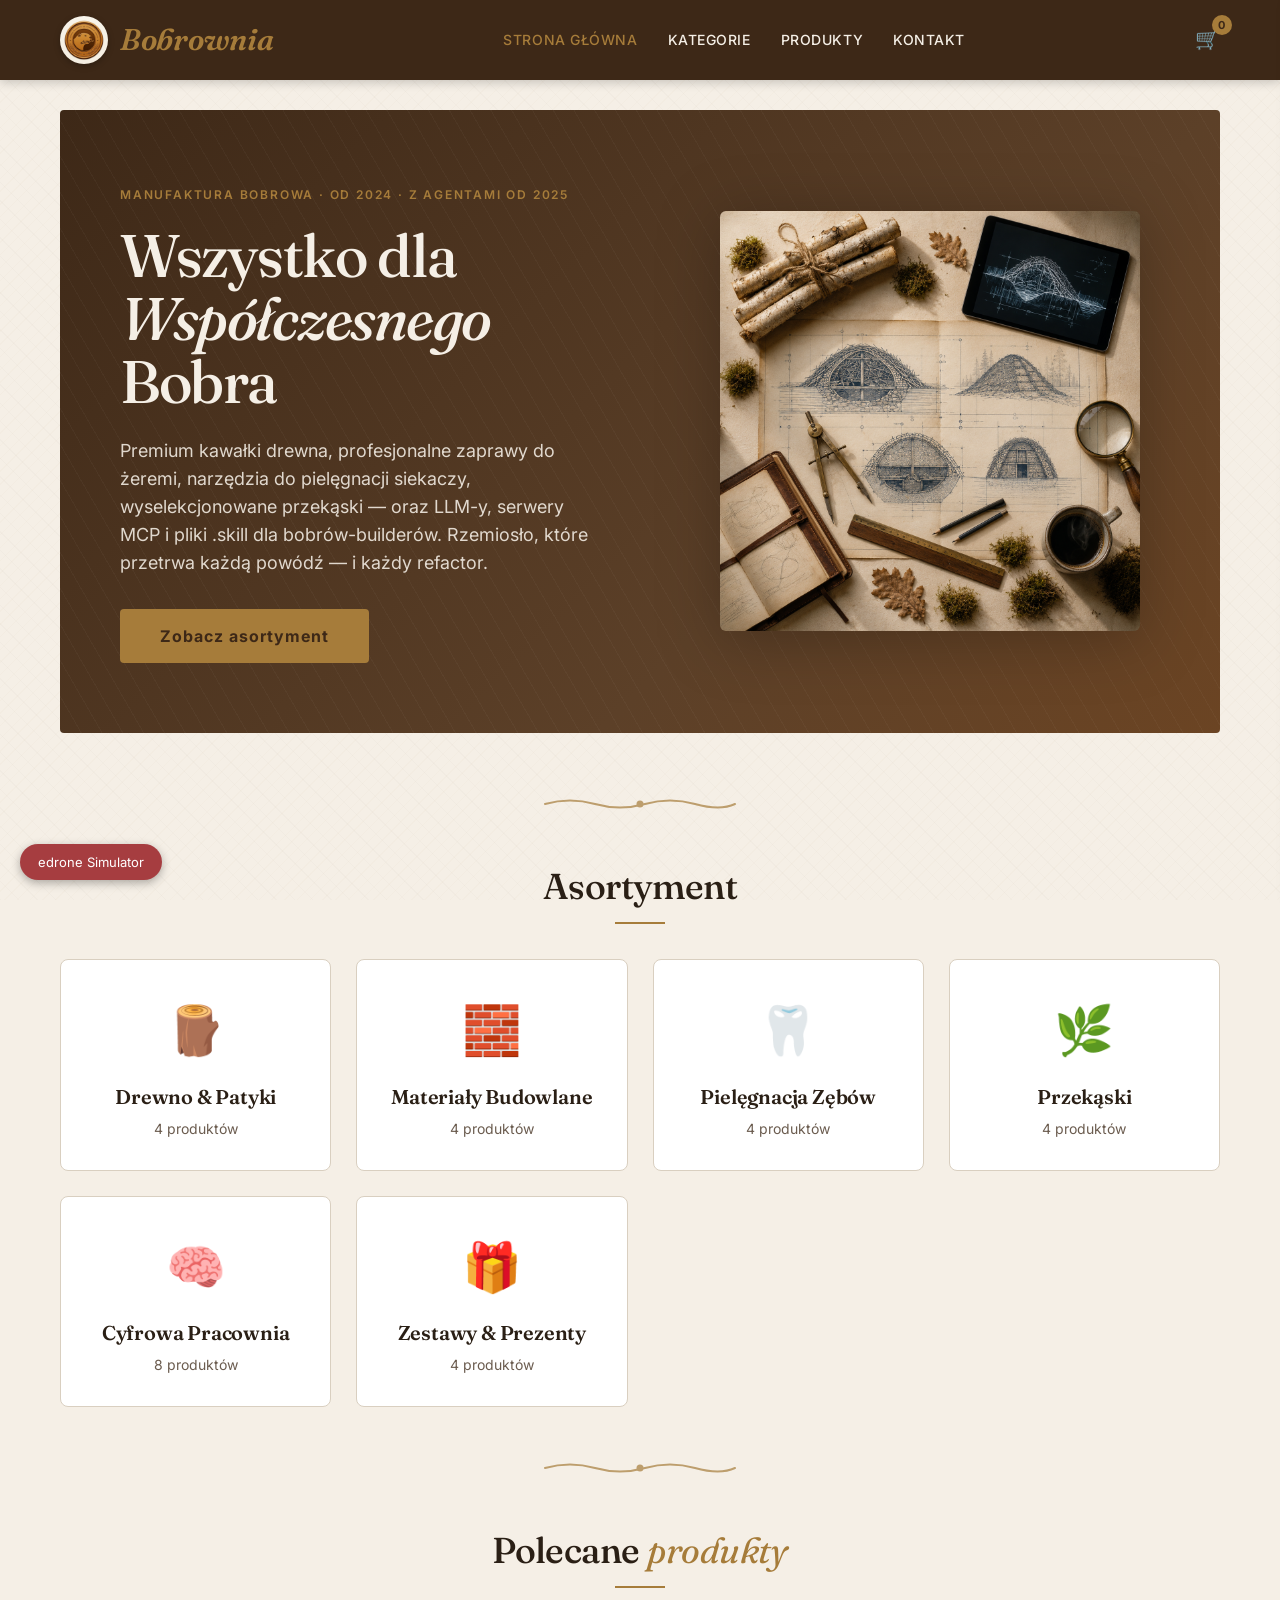
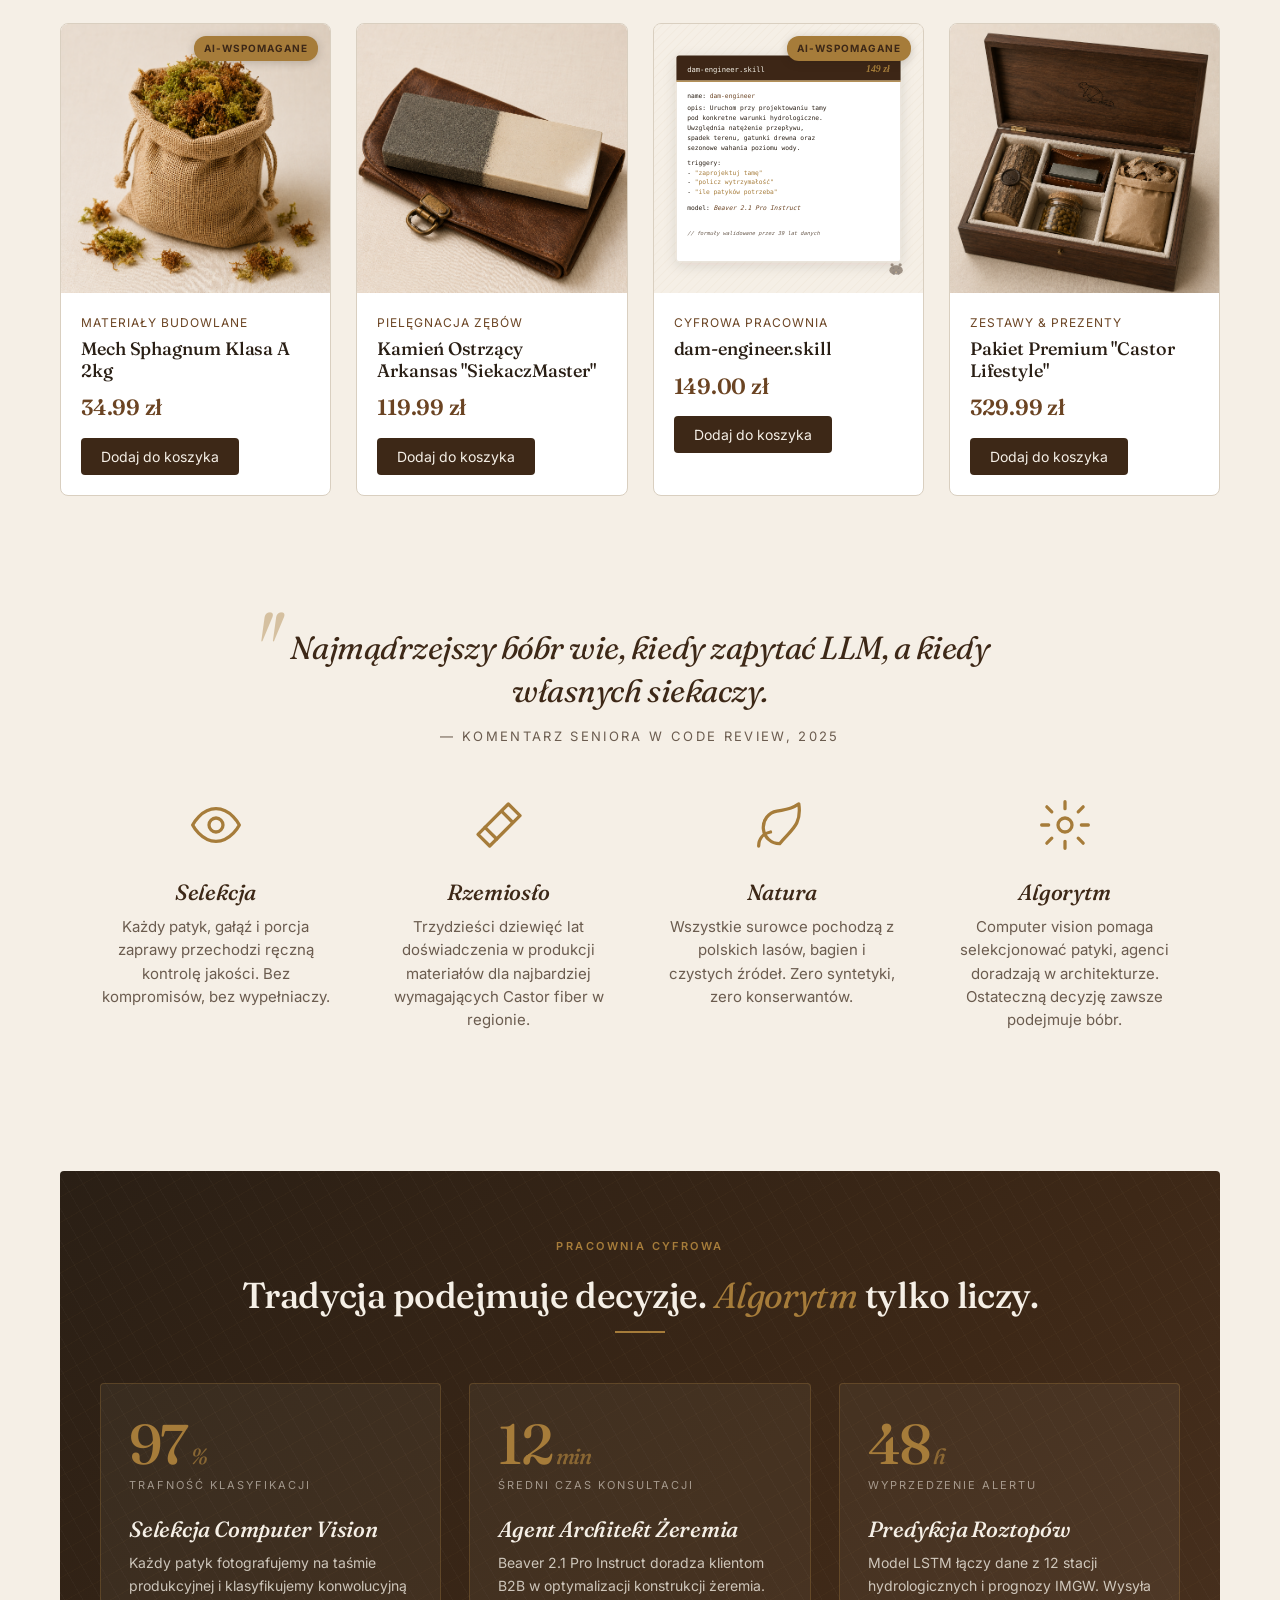
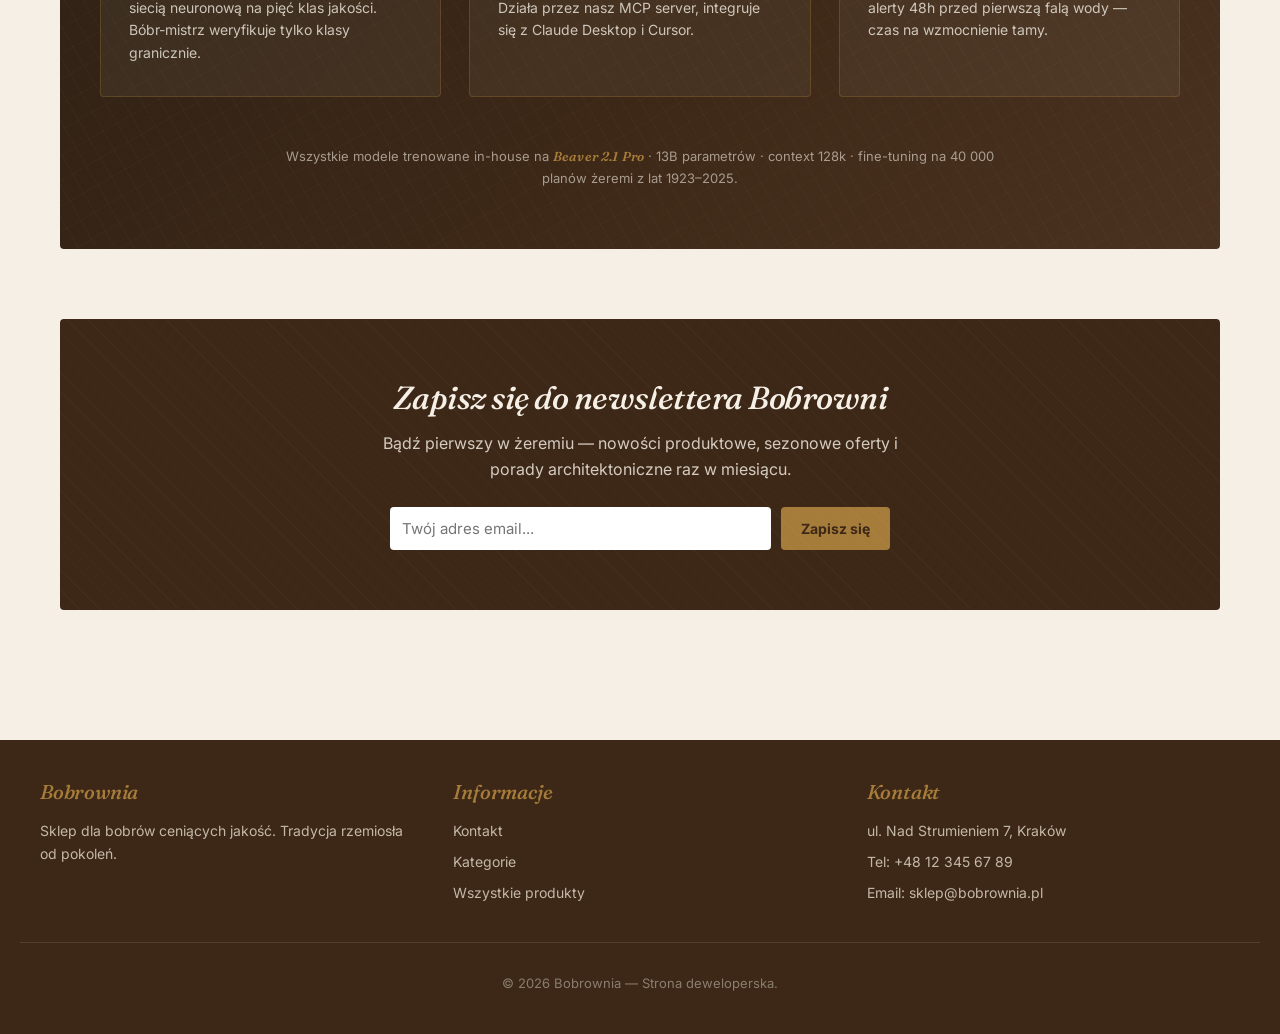
==== index.html @ 76567d37 "Shop rebranding" ====
<!DOCTYPE html>
<html lang="pl">
<head>
    <meta charset="UTF-8">
    <meta name="viewport" content="width=device-width, initial-scale=1.0">
    <title>Bobrownia — Sklep dla Współczesnego Bobra</title>
    <meta name="description" content="Manufaktura bobrowa: premium kawałki drewna, materiały budowlane do żeremi, profesjonalne narzędzia do pielęgnacji zębów i wyselekcjonowane przekąski.">

    <link rel="icon" href="favicon.svg" type="image/svg+xml">
    <link rel="preconnect" href="https://fonts.googleapis.com">
    <link rel="preconnect" href="https://fonts.gstatic.com" crossorigin>
    <link rel="stylesheet" href="https://fonts.googleapis.com/css2?family=Fraunces:ital,opsz,wght@0,9..144,400;0,9..144,500;0,9..144,600;0,9..144,700;1,9..144,500&family=Inter:wght@400;500;600;700&display=swap">
    <link rel="stylesheet" href="styles.css">
</head>
<body>

<header>
    <div class="header-top">
        <div class="logo"><a href="index.html"><img class="logo-icon" src="images/logo.jpeg" alt="Bobrownia — pieczęć"><span>Bobrownia</span></a></div>
        <nav>
            <a href="index.html" class="active">Strona Główna</a>
            <a href="categories.html">Kategorie</a>
            <a href="products.html">Produkty</a>
            <a href="contact.html">Kontakt</a>
        </nav>
        <div class="cart-icon" onclick="toggleCart()">&#128722;<div class="cart-count" id="cart-count">0</div></div>
    </div>
</header>

<div class="cart-overlay" id="cart-overlay" onclick="toggleCart()"></div>
<div class="cart-panel" id="cart-panel">
    <div class="cart-header"><h2>Koszyk</h2><button class="cart-close" onclick="toggleCart()">&times;</button></div>
    <div class="cart-items" id="cart-items"></div>
    <div class="cart-footer">
        <div class="cart-total"><span>Razem:</span><span id="cart-total-price">0,00 zl</span></div>
        <button class="btn btn-accent btn-block" onclick="checkout()">Zamow</button>
    </div>
</div>

<div class="toast" id="toast"></div>

<main id="app"></main>

<footer>
    <div class="footer-content">
        <div class="footer-section">
            <h3>Bobrownia</h3>
            <p>Sklep dla bobrów ceniących jakość. Tradycja rzemiosła od pokoleń.</p>
        </div>
        <div class="footer-section">
            <h3>Informacje</h3>
            <a href="contact.html">Kontakt</a>
            <a href="categories.html">Kategorie</a>
            <a href="products.html">Wszystkie produkty</a>
        </div>
        <div class="footer-section">
            <h3>Kontakt</h3>
            <p>ul. Nad Strumieniem 7, Kraków</p>
            <p>Tel: +48 12 345 67 89</p>
            <p>Email: sklep@bobrownia.pl</p>
        </div>
    </div>
    <div class="footer-bottom">&copy; 2026 Bobrownia — Strona deweloperska.</div>
</footer>

<button class="simulator-toggle" onclick="toggleSimulator()">edrone Simulator</button>
<div class="simulator-panel" id="sim-panel">
    <div class="simulator-header"><h3>edrone Event Simulator</h3><span id="sim-status">Zatrzymany</span></div>
    <div class="simulator-controls">
        <button class="sim-btn" id="sim-start" onclick="startSimulator()">Start</button>
        <button class="sim-btn" id="sim-stop" onclick="stopSimulator()">Stop</button>
        <button class="sim-btn" onclick="sendSingleEvent()">Wyslij 1</button>
        <button class="sim-btn" onclick="clearSimLog()">Wyczysc log</button>
    </div>
    <div class="simulator-log" id="sim-log"></div>
</div>

<script>
(function () {
    window._edrone = window._edrone || {};
    _edrone.app_id = 'TEMP-bobrownia';
    _edrone.platform = 'custom';
    _edrone.version = '1.0';
    var s = document.createElement('script');
    s.type = 'text/javascript'; s.async = true;
    s.src = 'https://d3bo67muzbfgtl.cloudfront.net/edrone_2_0.js?app_id=' + _edrone.app_id;
    var f = document.getElementsByTagName('script')[0];
    f.parentNode.insertBefore(s, f);
})();
</script>
<script src="shared.js"></script>
<script>
document.addEventListener('DOMContentLoaded', function() {
    var app = document.getElementById('app');

    // Polecane produkty: 4 losowe, po jednym z różnych kategorii (różnorodność > powtórki)
    var shuffled = products.slice().sort(function() { return Math.random() - 0.5; });
    var seenCategories = {};
    var featured = [];
    for (var i = 0; i < shuffled.length && featured.length < 4; i++) {
        if (!seenCategories[shuffled[i].categoryId]) {
            seenCategories[shuffled[i].categoryId] = true;
            featured.push(shuffled[i]);
        }
    }
    // fallback gdyby kategorii było mniej niż 4 — dobierz pozostałe losowo
    for (var j = 0; j < shuffled.length && featured.length < 4; j++) {
        if (featured.indexOf(shuffled[j]) === -1) featured.push(shuffled[j]);
    }

    var heroIllustration = '<img src="images/hero.png" alt="Pracownia bobra-architekta — plany żeremia, narzędzia kreślarskie i tablet z modelem 3D">';

    var divider = `<div class="section-divider"><svg viewBox="0 0 200 22" xmlns="http://www.w3.org/2000/svg" aria-hidden="true"><path d="M 5 11 Q 30 4 55 11 T 105 11 T 155 11 T 195 11" stroke="currentColor" stroke-width="2" fill="none" stroke-linecap="round"/><circle cx="100" cy="11" r="3.5" fill="currentColor"/></svg></div>`;

    app.innerHTML = `
        <div class="hero-split">
            <div class="hero-text">
                <span class="hero-eyebrow">Manufaktura bobrowa · od 2024 · z agentami od 2025</span>
                <h1>Wszystko dla <em>Współczesnego</em> Bobra</h1>
                <p>Premium kawałki drewna, profesjonalne zaprawy do żeremi, narzędzia do pielęgnacji siekaczy, wyselekcjonowane przekąski — oraz LLM-y, serwery MCP i pliki .skill dla bobrów-builderów. Rzemiosło, które przetrwa każdą powódź &mdash; i każdy refactor.</p>
                <a href="products.html" class="hero-btn">Zobacz asortyment</a>
            </div>
            <div class="hero-visual">${heroIllustration}</div>
        </div>

        ${divider}

        <h2 class="section-title">Asortyment</h2>
        <div class="categories-grid">
            ${categories.map(function(c) {
                return `<a class="category-card" href="products.html?cat=${c.id}">
                    <div class="category-icon">${c.icon}</div>
                    <h3>${c.name}</h3>
                    <p>${products.filter(function(p) { return p.categoryId === c.id; }).length} produktów</p>
                </a>`;
            }).join('')}
        </div>

        ${divider}

        <h2 class="section-title">Polecane <em>produkty</em></h2>
        <div class="products-grid">
            ${featured.map(function(p) { return productCardHTML(p); }).join('')}
        </div>

        <section class="manifest">
            <p class="manifest-quote">Najmądrzejszy bóbr wie, kiedy zapytać LLM, a kiedy własnych siekaczy.</p>
            <p class="manifest-attribution">— Komentarz seniora w code review, 2025</p>
            <div class="manifest-values">
                <div class="manifest-value">
                    <svg class="manifest-value-icon" viewBox="0 0 24 24" aria-hidden="true">
                        <path d="M2 12s3.5-7 10-7 10 7 10 7-3.5 7-10 7-10-7-10-7z"/>
                        <circle cx="12" cy="12" r="3"/>
                    </svg>
                    <h3>Selekcja</h3>
                    <p>Każdy patyk, gałąź i porcja zaprawy przechodzi ręczną kontrolę jakości. Bez kompromisów, bez wypełniaczy.</p>
                </div>
                <div class="manifest-value">
                    <svg class="manifest-value-icon" viewBox="0 0 24 24" aria-hidden="true">
                        <path d="M13.5 6.5l4 4"/>
                        <path d="M16 3l5 5-10 10-5-5z"/>
                        <path d="M6 13l-3 3 5 5 3-3"/>
                    </svg>
                    <h3>Rzemiosło</h3>
                    <p>Trzydzieści dziewięć lat doświadczenia w produkcji materiałów dla najbardziej wymagających Castor fiber w regionie.</p>
                </div>
                <div class="manifest-value">
                    <svg class="manifest-value-icon" viewBox="0 0 24 24" aria-hidden="true">
                        <path d="M11 20A7 7 0 0 1 9.8 6.1C15.5 5 17 4.48 19.2 2.96c1.4 9.3-3.7 11.3-8.2 17.04z"/>
                        <path d="M2 21c0-3 1.85-5.36 5.08-6"/>
                    </svg>
                    <h3>Natura</h3>
                    <p>Wszystkie surowce pochodzą z polskich lasów, bagien i czystych źródeł. Zero syntetyki, zero konserwantów.</p>
                </div>
                <div class="manifest-value">
                    <svg class="manifest-value-icon" viewBox="0 0 24 24" aria-hidden="true">
                        <circle cx="12" cy="12" r="3"/>
                        <path d="M12 2v3M12 19v3M4.22 4.22l2.12 2.12M17.66 17.66l2.12 2.12M2 12h3M19 12h3M4.22 19.78l2.12-2.12M17.66 6.34l2.12-2.12"/>
                    </svg>
                    <h3>Algorytm</h3>
                    <p>Computer vision pomaga selekcjonować patyki, agenci doradzają w architekturze. Ostateczną decyzję zawsze podejmuje bóbr.</p>
                </div>
            </div>
        </section>

        <section class="digital-lab">
            <span class="lab-eyebrow">Pracownia Cyfrowa</span>
            <h2 class="section-title">Tradycja podejmuje decyzje. <em>Algorytm</em> tylko liczy.</h2>
            <div class="lab-grid">
                <div class="lab-card">
                    <div class="lab-card-stat">97<span>%</span></div>
                    <div class="lab-card-label">Trafność klasyfikacji</div>
                    <h3>Selekcja Computer Vision</h3>
                    <p>Każdy patyk fotografujemy na taśmie produkcyjnej i klasyfikujemy konwolucyjną siecią neuronową na pięć klas jakości. Bóbr-mistrz weryfikuje tylko klasy granicznie.</p>
                </div>
                <div class="lab-card">
                    <div class="lab-card-stat">12<span>min</span></div>
                    <div class="lab-card-label">Średni czas konsultacji</div>
                    <h3>Agent Architekt Żeremia</h3>
                    <p>Beaver 2.1 Pro Instruct doradza klientom B2B w optymalizacji konstrukcji żeremia. Działa przez nasz MCP server, integruje się z Claude Desktop i Cursor.</p>
                </div>
                <div class="lab-card">
                    <div class="lab-card-stat">48<span>h</span></div>
                    <div class="lab-card-label">Wyprzedzenie alertu</div>
                    <h3>Predykcja Roztopów</h3>
                    <p>Model LSTM łączy dane z 12 stacji hydrologicznych i prognozy IMGW. Wysyła alerty 48h przed pierwszą falą wody — czas na wzmocnienie tamy.</p>
                </div>
            </div>
            <p class="lab-signature">
                Wszystkie modele trenowane in-house na <strong>Beaver 2.1 Pro</strong> · 13B parametrów · context 128k · fine-tuning na 40 000 planów żeremi z lat 1923&ndash;2025.
            </p>
        </section>


        <div class="newsletter">
            <h2>Zapisz się do newslettera Bobrowni</h2>
            <p>Bądź pierwszy w żeremiu — nowości produktowe, sezonowe oferty i porady architektoniczne raz w miesiącu.</p>
            <div class="newsletter-form">
                <input type="email" id="newsletter-email" placeholder="Twój adres email..." />
                <button class="btn btn-accent" onclick="subscribeNL()">Zapisz się</button>
            </div>
        </div>
    `;

    edroneHomepageView();
});

function subscribeNL() {
    var emailEl = document.getElementById('newsletter-email');
    var email = emailEl.value.trim();
    if (!email || email.indexOf('@') === -1) { showToast('Proszę podać poprawny email'); return; }
    edroneSubscribe(email, '', 'Newsletter Footer');
    emailEl.value = '';
    showToast('Zapisano do newslettera!');
}
</script>
</body>
</html>
---- styles.css ----
:root {
    --primary: #3D2817;        /* głęboki brąz kory */
    --secondary: #6B4423;      /* ciepły orzech */
    --accent: #A67C3A;         /* miodowy bursztyn */
    --bg: #F5EFE6;             /* kremowy pergamin */
    --bg-card: #FFFFFF;
    --text: #2A1F15;           /* prawie czarny brąz */
    --text-light: #6B5C4F;
    --border: #D9CFC0;         /* ciepły beż */
    --success: #4A7C59;        /* zielony las */
    --danger: #A63D40;
    --river: #5B7C8F;          /* łupkowy błękit rzeki */
    --font-display: 'Fraunces', 'Georgia', serif;
    --font-body: 'Inter', -apple-system, BlinkMacSystemFont, 'Segoe UI', sans-serif;
}

* { margin: 0; padding: 0; box-sizing: border-box; }

body {
    font-family: var(--font-body), sans-serif;
    background: var(--bg);
    color: var(--text);
    line-height: 1.65;
    font-feature-settings: 'kern' 1, 'liga' 1;
    /* Subtelna tekstura pergaminu — diagonalne włókna + drobny szum */
    background-image:
        repeating-linear-gradient(135deg, rgba(166, 124, 58, 0.025) 0px, rgba(166, 124, 58, 0.025) 1px, transparent 1px, transparent 9px),
        repeating-linear-gradient(45deg, rgba(61, 40, 23, 0.018) 0px, rgba(61, 40, 23, 0.018) 1px, transparent 1px, transparent 13px);
    background-attachment: fixed;
}

h1, h2, h3, h4 {
    font-family: var(--font-display), serif;
    font-optical-sizing: auto;
    font-weight: 600;
    letter-spacing: -0.01em;
    line-height: 1.2;
}

header {
    background: var(--primary);
    color: #F5EFE6;
    position: sticky;
    top: 0;
    z-index: 100;
    box-shadow: 0 2px 10px rgba(0,0,0,0.2);
}
.header-top {
    display: flex;
    align-items: center;
    justify-content: space-between;
    max-width: 1200px;
    margin: 0 auto;
    padding: 15px 20px;
}
.logo {
    font-family: var(--font-display), serif;
    font-size: 30px;
    font-weight: 600;
    font-style: italic;
    letter-spacing: -0.01em;
    text-transform: none;
}
.logo a {
    color: #F5EFE6;
    text-decoration: none;
    display: flex;
    align-items: center;
    gap: 12px;
}
.logo span { color: var(--accent); }
.logo-icon {
    flex-shrink: 0;
    width: 48px;
    height: 48px;
    border-radius: 50%;
    object-fit: cover;
    box-shadow: 0 2px 6px rgba(0, 0, 0, 0.25);
}
nav { display: flex; gap: 30px; }
nav a {
    color: #F5EFE6;
    text-decoration: none;
    font-size: 14px;
    letter-spacing: 0.04em;
    text-transform: uppercase;
    font-weight: 500;
    transition: color 0.2s;
}
nav a:hover, nav a.active { color: var(--accent); }
.cart-icon {
    position: relative;
    cursor: pointer;
    font-size: 20px;
    color: #F5EFE6;
    text-decoration: none;
}
.cart-count {
    position: absolute;
    top: -8px;
    right: -12px;
    background: var(--accent);
    color: var(--primary);
    border-radius: 50%;
    width: 20px;
    height: 20px;
    display: flex;
    align-items: center;
    justify-content: center;
    font-size: 11px;
    font-weight: bold;
}

main {
    max-width: 1200px;
    margin: 0 auto;
    padding: 30px 20px;
    min-height: 60vh;
}

.hero {
    background: linear-gradient(135deg, var(--primary) 0%, #5C4028 100%);
    color: #F5EFE6;
    padding: 80px 40px;
    border-radius: 8px;
    margin-bottom: 50px;
    text-align: center;
}
.hero h1 {
    font-size: 56px;
    margin-bottom: 20px;
    letter-spacing: -0.02em;
    font-weight: 500;
    font-variation-settings: 'opsz' 144;
}
.hero h1 em {
    font-style: italic;
    font-weight: 400;
    color: var(--accent);
}
.hero p { font-size: 18px; opacity: 0.88; max-width: 600px; margin: 0 auto 30px; line-height: 1.55; }
.hero-btn {
    display: inline-block;
    background: var(--accent);
    color: var(--primary);
    padding: 14px 40px;
    border-radius: 4px;
    text-decoration: none;
    font-weight: bold;
    letter-spacing: 1px;
    transition: background 0.2s;
    font-size: 16px;
    font-family: inherit;
    border: none;
    cursor: pointer;
}
.hero-btn:hover { background: #C09850; }

.section-title {
    font-size: 36px;
    margin-bottom: 35px;
    text-align: center;
    position: relative;
    font-weight: 500;
    letter-spacing: -0.015em;
}
.section-title em {
    font-style: italic;
    color: var(--accent);
    font-weight: 400;
}
.section-title::after {
    content: '';
    display: block;
    width: 50px;
    height: 2px;
    background: var(--accent);
    margin: 14px auto 0;
}

.categories-grid {
    display: grid;
    grid-template-columns: repeat(auto-fill, minmax(250px, 1fr));
    gap: 25px;
    margin-bottom: 50px;
}
.category-card {
    background: var(--bg-card);
    border: 1px solid var(--border);
    border-radius: 8px;
    padding: 30px;
    text-align: center;
    transition: transform 0.2s, box-shadow 0.2s;
    text-decoration: none;
    color: var(--text);
    display: block;
}
.category-card:hover {
    transform: translateY(-3px);
    box-shadow: 0 6px 20px rgba(0,0,0,0.1);
}
.category-icon { font-size: 48px; margin-bottom: 15px; }
.category-card h3 { font-size: 20px; margin-bottom: 8px; }
.category-card p { color: var(--text-light); font-size: 14px; }

.products-grid {
    display: grid;
    grid-template-columns: repeat(auto-fill, minmax(260px, 1fr));
    gap: 25px;
    margin-bottom: 40px;
}
.product-card {
    background: var(--bg-card);
    border: 1px solid var(--border);
    border-radius: 8px;
    overflow: hidden;
    transition: transform 0.2s, box-shadow 0.2s;
}
.product-card:hover {
    transform: translateY(-3px);
    box-shadow: 0 6px 20px rgba(0,0,0,0.1);
}
.product-image {
    width: 100%;
    aspect-ratio: 1 / 1;
    background: linear-gradient(135deg, #E5DAC8 0%, #D9CFC0 100%);
    display: flex;
    align-items: center;
    justify-content: center;
    font-size: 64px;
    overflow: hidden;
}
.product-image a { text-decoration: none; display: flex; width: 100%; height: 100%; align-items: center; justify-content: center; }
.product-image img {
    width: 100%;
    height: 100%;
    object-fit: cover;
    image-rendering: auto;
}
.product-info { padding: 20px; }
.product-category {
    font-size: 12px;
    color: var(--secondary);
    text-transform: uppercase;
    letter-spacing: 1px;
    margin-bottom: 5px;
}
.product-info h3 { font-size: 18px; margin-bottom: 8px; font-weight: 500; letter-spacing: -0.005em; }
.product-info h3 a { color: var(--text); text-decoration: none; }
.product-info h3 a:hover { color: var(--secondary); }
.product-price {
    font-family: var(--font-display), serif;
    font-size: 22px;
    font-weight: 600;
    color: var(--secondary);
    margin-bottom: 12px;
    letter-spacing: -0.01em;
}

.btn {
    display: inline-block;
    padding: 10px 20px;
    border-radius: 4px;
    border: none;
    cursor: pointer;
    font-family: inherit;
    font-size: 14px;
    transition: background 0.2s;
}
.btn-primary { background: var(--primary); color: #F5EFE6; }
.btn-primary:hover { background: #2A1810; }
.btn-accent { background: var(--accent); color: var(--primary); font-weight: bold; }
.btn-accent:hover { background: #C09850; }
.btn-block { display: block; width: 100%; text-align: center; }

.product-detail {
    display: grid;
    grid-template-columns: 1fr 1fr;
    gap: 40px;
    margin-bottom: 40px;
}
.product-detail-image {
    background: linear-gradient(135deg, #E5DAC8 0%, #D9CFC0 100%);
    border-radius: 8px;
    display: flex;
    align-items: center;
    justify-content: center;
    font-size: 120px;
    min-height: 400px;
    overflow: hidden;
}
.product-detail-image img { width: 100%; height: 100%; object-fit: cover; }
.product-detail-info h1 { font-size: 38px; margin-bottom: 12px; font-weight: 500; letter-spacing: -0.015em; }
.product-detail-info .product-category { margin-bottom: 15px; }
.product-detail-info .product-price { font-size: 28px; margin-bottom: 20px; }
.product-detail-info .description { color: var(--text-light); margin-bottom: 25px; line-height: 1.8; }
.quantity-selector { display: flex; align-items: center; gap: 15px; margin-bottom: 20px; }
.quantity-selector button {
    width: 36px; height: 36px;
    border: 1px solid var(--border);
    background: var(--bg);
    cursor: pointer;
    font-size: 18px;
    border-radius: 4px;
}
.quantity-selector span { font-size: 18px; min-width: 30px; text-align: center; }

.cart-panel {
    position: fixed;
    right: -420px;
    top: 0;
    width: 400px;
    height: 100vh;
    background: var(--bg-card);
    box-shadow: -4px 0 20px rgba(0,0,0,0.15);
    z-index: 200;
    transition: right 0.3s;
    display: flex;
    flex-direction: column;
}
.cart-panel.open { right: 0; }
.cart-header {
    display: flex;
    justify-content: space-between;
    align-items: center;
    padding: 20px;
    border-bottom: 1px solid var(--border);
}
.cart-header h2 { font-size: 22px; font-weight: 500; }
.cart-close { background: none; border: none; font-size: 24px; cursor: pointer; }
.cart-items { flex: 1; overflow-y: auto; padding: 20px; }
.cart-item {
    display: flex;
    gap: 15px;
    padding: 15px 0;
    border-bottom: 1px solid var(--border);
}
.cart-item-icon {
    width: 60px; height: 60px;
    background: #E5DAC8;
    border-radius: 4px;
    display: flex;
    align-items: center;
    justify-content: center;
    font-size: 28px;
}
.cart-item-details { flex: 1; }
.cart-item-details h4 { font-size: 14px; margin-bottom: 4px; }
.cart-item-details .price { color: var(--secondary); font-weight: bold; }
.cart-item-remove { background: none; border: none; color: var(--danger); cursor: pointer; font-size: 18px; }
.cart-footer { padding: 20px; border-top: 1px solid var(--border); }
.cart-total {
    display: flex;
    justify-content: space-between;
    font-size: 18px;
    font-weight: bold;
    margin-bottom: 15px;
}
.cart-overlay {
    position: fixed; top: 0; left: 0;
    width: 100%; height: 100%;
    background: rgba(0,0,0,0.4);
    z-index: 199;
    display: none;
}
.cart-overlay.open { display: block; }

.contact-container { max-width: 700px; margin: 0 auto; }
.form-group { margin-bottom: 20px; }
.form-group label { display: block; margin-bottom: 6px; font-weight: bold; font-size: 14px; }
.form-group input,
.form-group textarea,
.form-group select {
    width: 100%;
    padding: 12px;
    border: 1px solid var(--border);
    border-radius: 4px;
    font-family: inherit;
    font-size: 15px;
    background: var(--bg-card);
}
.form-group textarea { height: 150px; resize: vertical; }

.newsletter {
    background: var(--primary);
    color: #F5EFE6;
    padding: 60px 40px;
    border-radius: 4px;
    text-align: center;
    margin: 50px 0;
    position: relative;
    overflow: hidden;
}
.newsletter::before {
    content: '';
    position: absolute;
    inset: 0;
    background:
        repeating-linear-gradient(45deg, rgba(245, 239, 230, 0.025) 0px, rgba(245, 239, 230, 0.025) 1px, transparent 1px, transparent 14px);
    pointer-events: none;
}
.newsletter h2 { margin-bottom: 12px; font-size: 32px; font-weight: 500; font-style: italic; letter-spacing: -0.015em; }
.newsletter p { opacity: 0.82; margin-bottom: 24px; max-width: 540px; margin-left: auto; margin-right: auto; font-size: 16px; }
.newsletter-form { display: flex; gap: 10px; max-width: 500px; margin: 0 auto; }
.newsletter-form input { flex: 1; padding: 12px; border: none; border-radius: 4px; font-size: 15px; font-family: inherit; }

footer {
    background: var(--primary);
    color: #F5EFE6;
    padding: 40px 20px;
    margin-top: 50px;
}
.footer-content {
    max-width: 1200px;
    margin: 0 auto;
    display: grid;
    grid-template-columns: repeat(3, 1fr);
    gap: 40px;
}
.footer-section h3 { margin-bottom: 15px; color: var(--accent); font-size: 20px; font-weight: 500; font-style: italic; }
.footer-section p, .footer-section a {
    color: #c4b8a8;
    text-decoration: none;
    display: block;
    margin-bottom: 8px;
    font-size: 14px;
}
.footer-section a:hover { color: var(--accent); }
.footer-bottom {
    text-align: center;
    padding-top: 30px;
    margin-top: 30px;
    border-top: 1px solid rgba(255,255,255,0.1);
    font-size: 13px;
    color: #8a7d6f;
}

.thank-you { text-align: center; padding: 60px 20px; }
.thank-you h1 { color: var(--success); margin-bottom: 15px; font-size: 42px; font-weight: 500; letter-spacing: -0.015em; }

.category-description {
    text-align: center;
    font-family: var(--font-display), serif;
    font-size: 18px;
    font-style: italic;
    font-weight: 400;
    color: var(--text-light);
    max-width: 720px;
    margin: -18px auto 32px;
    line-height: 1.55;
    letter-spacing: -0.005em;
}
.category-description code {
    font-family: ui-monospace, 'SF Mono', Menlo, Consolas, monospace;
    background: var(--border);
    color: var(--primary);
    padding: 2px 6px;
    border-radius: 3px;
    font-size: 0.85em;
    font-style: normal;
}
.breadcrumb { margin-bottom: 25px; font-size: 14px; color: var(--text-light); }
.breadcrumb a { color: var(--secondary); text-decoration: none; }
.breadcrumb a:hover { text-decoration: underline; }

.filter-bar { display: flex; gap: 15px; margin-bottom: 25px; flex-wrap: wrap; }
.filter-btn {
    padding: 8px 18px;
    border: 1px solid var(--border);
    background: var(--bg-card);
    border-radius: 20px;
    cursor: pointer;
    font-family: inherit;
    font-size: 13px;
    transition: all 0.2s;
    text-decoration: none;
    color: var(--text);
}
.filter-btn.active, .filter-btn:hover {
    background: var(--primary);
    color: #F5EFE6;
    border-color: var(--primary);
}

.toast {
    position: fixed;
    bottom: 30px; right: 30px;
    background: var(--primary);
    color: #F5EFE6;
    padding: 15px 25px;
    border-radius: 6px;
    box-shadow: 0 4px 15px rgba(0,0,0,0.2);
    transform: translateY(100px);
    opacity: 0;
    transition: all 0.3s;
    z-index: 300;
}
.toast.show { transform: translateY(0); opacity: 1; }

.simulator-toggle {
    position: fixed;
    bottom: 20px; left: 20px;
    background: var(--danger);
    color: #fff;
    padding: 10px 18px;
    border-radius: 25px;
    border: none;
    cursor: pointer;
    font-family: inherit;
    font-size: 13px;
    z-index: 300;
    box-shadow: 0 3px 10px rgba(0,0,0,0.3);
}
.simulator-panel {
    position: fixed;
    bottom: 60px; left: 20px;
    width: 380px;
    max-height: 500px;
    background: #1a1a2e;
    color: #e0e0e0;
    border-radius: 8px;
    box-shadow: 0 4px 20px rgba(0,0,0,0.4);
    z-index: 300;
    display: none;
    flex-direction: column;
    font-family: 'Courier New', monospace;
    font-size: 12px;
}
.simulator-panel.open { display: flex; }
.simulator-header {
    padding: 12px 15px;
    background: #16213e;
    border-radius: 8px 8px 0 0;
    display: flex;
    justify-content: space-between;
    align-items: center;
}
.simulator-header h3 { font-size: 14px; color: #e94560; }
.simulator-controls {
    padding: 10px 15px;
    display: flex;
    gap: 8px;
    flex-wrap: wrap;
    border-bottom: 1px solid #2a2a4a;
}
.sim-btn {
    padding: 5px 12px;
    border: 1px solid #3a3a5a;
    background: #2a2a4a;
    color: #e0e0e0;
    border-radius: 4px;
    cursor: pointer;
    font-family: inherit;
    font-size: 11px;
}
.sim-btn:hover { background: #3a3a6a; }
.sim-btn.active { background: #e94560; border-color: #e94560; }
.simulator-log { flex: 1; overflow-y: auto; padding: 10px 15px; max-height: 300px; }
.log-entry { padding: 4px 0; border-bottom: 1px solid #2a2a3a; }
.log-time { color: #666; }
.log-action { color: #e94560; font-weight: bold; }
.log-email { color: #4ecdc4; }
.log-anon { color: #f9a825; }

/* =========================================================
   HERO SPLIT — asymetryczny hero z ilustracją bobra
   ========================================================= */
.hero-split {
    display: grid;
    grid-template-columns: 1.15fr 1fr;
    gap: 50px;
    align-items: center;
    text-align: left;
    padding: 70px 60px;
    background: linear-gradient(135deg, var(--primary) 0%, #5C4028 65%, #6B4423 100%);
    color: #F5EFE6;
    border-radius: 4px;
    margin-bottom: 60px;
    position: relative;
    overflow: hidden;
}
.hero-split::before {
    content: '';
    position: absolute;
    inset: 0;
    background:
        repeating-linear-gradient(60deg, rgba(245, 239, 230, 0.03) 0px, rgba(245, 239, 230, 0.03) 1px, transparent 1px, transparent 18px);
    pointer-events: none;
}
.hero-text { position: relative; z-index: 1; }
.hero-text h1 {
    font-size: 60px;
    margin-bottom: 24px;
    line-height: 1.05;
    font-weight: 500;
    letter-spacing: -0.025em;
}
.hero-text p {
    font-size: 18px;
    opacity: 0.88;
    margin-bottom: 32px;
    max-width: 480px;
    line-height: 1.55;
}
.hero-eyebrow {
    font-family: var(--font-body), sans-serif;
    font-size: 12px;
    font-weight: 600;
    text-transform: uppercase;
    letter-spacing: 0.15em;
    color: var(--accent);
    margin-bottom: 20px;
    display: inline-block;
}
.hero-visual {
    position: relative;
    z-index: 1;
    display: flex;
    align-items: center;
    justify-content: center;
}
.hero-visual svg,
.hero-visual img {
    width: 100%;
    max-width: 420px;
    height: auto;
    filter: drop-shadow(0 8px 30px rgba(0,0,0,0.25));
}
.hero-visual img {
    border-radius: 6px;
    display: block;
}

/* =========================================================
   MANIFEST — sekcja z cytatem i 3 wartościami marki
   ========================================================= */
.manifest {
    text-align: center;
    padding: 70px 30px;
    margin: 60px 0;
    position: relative;
}
.manifest-quote {
    font-family: var(--font-display), serif;
    font-size: 32px;
    font-style: italic;
    font-weight: 400;
    line-height: 1.35;
    color: var(--primary);
    max-width: 720px;
    margin: 0 auto 14px;
    letter-spacing: -0.015em;
    position: relative;
}
.manifest-quote::before {
    content: '"';
    position: absolute;
    left: -30px;
    top: -20px;
    font-size: 90px;
    color: var(--accent);
    opacity: 0.4;
    line-height: 1;
    font-family: var(--font-display), serif;
}
.manifest-attribution {
    font-size: 13px;
    text-transform: uppercase;
    letter-spacing: 0.18em;
    color: var(--text-light);
    margin-bottom: 50px;
}
.manifest-values {
    display: grid;
    grid-template-columns: repeat(4, 1fr);
    gap: 32px;
    max-width: 1100px;
    margin: 0 auto;
}
.manifest-value {
    padding: 0 10px;
}
.manifest-value-icon {
    width: 56px;
    height: 56px;
    margin: 0 auto 18px;
    color: var(--accent);
    fill: none;
    stroke: currentColor;
    stroke-width: 1.4;
    stroke-linecap: round;
    stroke-linejoin: round;
}
.manifest-value h3 {
    font-size: 22px;
    font-weight: 500;
    font-style: italic;
    margin-bottom: 10px;
    color: var(--primary);
    letter-spacing: -0.01em;
}
.manifest-value p {
    font-size: 15px;
    color: var(--text-light);
    line-height: 1.55;
    max-width: 240px;
    margin: 0 auto;
}

/* =========================================================
   SECTION DIVIDER — falowana drewniana linia między sekcjami
   ========================================================= */
.section-divider {
    display: flex;
    justify-content: center;
    margin: 50px 0;
    color: var(--accent);
    opacity: 0.7;
}
.section-divider svg {
    width: 220px;
    height: 22px;
}

/* =========================================================
   AI BADGE — odznaka na produktach AI-wspomaganych
   ========================================================= */
.product-card { position: relative; }
.ai-badge {
    position: absolute;
    top: 12px;
    right: 12px;
    background: var(--accent);
    color: var(--primary);
    font-family: var(--font-body), sans-serif;
    font-size: 10px;
    font-weight: 700;
    padding: 4px 10px;
    border-radius: 12px;
    text-transform: uppercase;
    letter-spacing: 0.1em;
    z-index: 2;
    box-shadow: 0 2px 8px rgba(42, 31, 21, 0.22);
    cursor: help;
}

/* =========================================================
   PRACOWNIA CYFROWA — sekcja behind-the-scenes ML/AI
   ========================================================= */
.digital-lab {
    margin: 70px 0;
    padding: 60px 40px;
    background: linear-gradient(135deg, #2A1F15 0%, #3D2817 60%, #4A3220 100%);
    color: #F5EFE6;
    border-radius: 4px;
    text-align: center;
    position: relative;
    overflow: hidden;
}
.digital-lab::before {
    content: '';
    position: absolute;
    inset: 0;
    background:
        repeating-linear-gradient(60deg, rgba(245, 239, 230, 0.025) 0px, rgba(245, 239, 230, 0.025) 1px, transparent 1px, transparent 16px),
        repeating-linear-gradient(-30deg, rgba(166, 124, 58, 0.04) 0px, rgba(166, 124, 58, 0.04) 1px, transparent 1px, transparent 22px);
    pointer-events: none;
}
.digital-lab > * { position: relative; z-index: 1; }
.digital-lab .section-title { color: #F5EFE6; margin-bottom: 50px; }
.digital-lab .section-title em { color: var(--accent); }
.digital-lab .section-title::after { background: var(--accent); }

.lab-eyebrow {
    display: inline-block;
    font-family: var(--font-body), sans-serif;
    font-size: 11px;
    font-weight: 600;
    text-transform: uppercase;
    letter-spacing: 0.22em;
    color: var(--accent);
    margin-bottom: 18px;
}

.lab-grid {
    display: grid;
    grid-template-columns: repeat(3, 1fr);
    gap: 28px;
    max-width: 1100px;
    margin: 0 auto;
    text-align: left;
}
.lab-card {
    background: rgba(245, 239, 230, 0.05);
    border: 1px solid rgba(166, 124, 58, 0.3);
    border-radius: 4px;
    padding: 32px 28px;
    transition: border-color 0.2s, background 0.2s;
}
.lab-card:hover {
    border-color: var(--accent);
    background: rgba(245, 239, 230, 0.08);
}
.lab-card-stat {
    font-family: var(--font-display), serif;
    font-size: 56px;
    font-weight: 500;
    color: var(--accent);
    line-height: 1;
    letter-spacing: -0.03em;
    margin-bottom: 4px;
}
.lab-card-stat span {
    font-size: 22px;
    margin-left: 4px;
    opacity: 0.72;
    font-style: italic;
}
.lab-card-label {
    font-family: var(--font-body), sans-serif;
    font-size: 11px;
    text-transform: uppercase;
    letter-spacing: 0.18em;
    color: rgba(245, 239, 230, 0.55);
    margin-bottom: 22px;
}
.lab-card h3 {
    color: #F5EFE6;
    font-size: 22px;
    font-weight: 500;
    font-style: italic;
    margin-bottom: 10px;
    letter-spacing: -0.01em;
}
.lab-card p {
    color: rgba(245, 239, 230, 0.78);
    font-size: 14px;
    line-height: 1.6;
}
.lab-signature {
    margin-top: 48px;
    font-size: 13px;
    color: rgba(245, 239, 230, 0.58);
    max-width: 720px;
    margin-left: auto;
    margin-right: auto;
    line-height: 1.7;
}
.lab-signature strong {
    color: var(--accent);
    font-weight: 600;
    font-family: var(--font-display), serif;
    font-style: italic;
    letter-spacing: 0.01em;
}

/* =========================================================
   SKILL MARKETPLACE — sekcja D, .skill files jak produkty
   ========================================================= */
.skills-marketplace { margin: 70px 0 50px; }
.skills-marketplace .section-title { margin-bottom: 14px; }
.skills-intro {
    text-align: center;
    color: var(--text-light);
    font-size: 16px;
    max-width: 720px;
    margin: 0 auto 45px;
    line-height: 1.65;
}
.skills-intro code {
    font-family: ui-monospace, 'SF Mono', Menlo, Consolas, monospace;
    background: var(--border);
    color: var(--primary);
    padding: 2px 8px;
    border-radius: 3px;
    font-size: 13px;
}
.skills-grid {
    display: grid;
    grid-template-columns: repeat(2, 1fr);
    gap: 24px;
}
.skill-card {
    background: var(--bg-card);
    border: 1px solid var(--border);
    border-radius: 4px;
    overflow: hidden;
    transition: transform 0.2s, box-shadow 0.2s;
    display: flex;
    flex-direction: column;
}
.skill-card:hover {
    transform: translateY(-2px);
    box-shadow: 0 8px 24px rgba(42, 31, 21, 0.1);
}
.skill-header {
    background: var(--primary);
    color: #F5EFE6;
    padding: 14px 20px;
    display: flex;
    justify-content: space-between;
    align-items: center;
    border-bottom: 2px solid var(--accent);
}
.skill-filename {
    font-family: ui-monospace, 'SF Mono', Menlo, Consolas, monospace;
    font-size: 14px;
    font-weight: 500;
}
.skill-price {
    font-family: var(--font-display), serif;
    font-size: 19px;
    font-weight: 600;
    color: var(--accent);
    letter-spacing: -0.01em;
}
.skill-frontmatter {
    font-family: ui-monospace, 'SF Mono', Menlo, Consolas, monospace;
    font-size: 13px;
    line-height: 1.55;
    color: var(--text);
    padding: 20px;
    background: #FAF6F0;
    margin: 0;
    white-space: pre-wrap;
    flex: 1;
}
.skill-cta {
    margin: 16px 20px 20px;
    text-align: center;
}

/* =========================================================
   MOBILE
   ========================================================= */
@media (max-width: 768px) {
    .hero h1 { font-size: 36px; }
    .hero-split {
        grid-template-columns: 1fr;
        text-align: center;
        padding: 40px 25px;
        gap: 30px;
    }
    .hero-text h1 { font-size: 38px; }
    .hero-text p { max-width: none; margin-left: auto; margin-right: auto; }
    .hero-visual svg { max-width: 280px; }
    .manifest-quote { font-size: 22px; }
    .manifest-quote::before { display: none; }
    .manifest-values { grid-template-columns: 1fr; gap: 30px; }
    .digital-lab { padding: 40px 25px; margin: 40px 0; }
    .lab-grid { grid-template-columns: 1fr; gap: 18px; }
    .lab-card { padding: 26px 22px; }
    .lab-card-stat { font-size: 42px; }
    .skills-grid { grid-template-columns: 1fr; gap: 18px; }
    .skill-frontmatter { font-size: 12px; padding: 16px; }
    .ai-badge { font-size: 9px; padding: 3px 8px; top: 8px; right: 8px; }
    .section-title { font-size: 28px; }
    .product-detail { grid-template-columns: 1fr; }
    .product-detail-info h1 { font-size: 30px; }
    .footer-content { grid-template-columns: 1fr; }
    nav { gap: 15px; }
    nav a { font-size: 12px; }
    .newsletter-form { flex-direction: column; }
    .logo { font-size: 24px; }
    .logo-icon { width: 36px; height: 36px; }
}
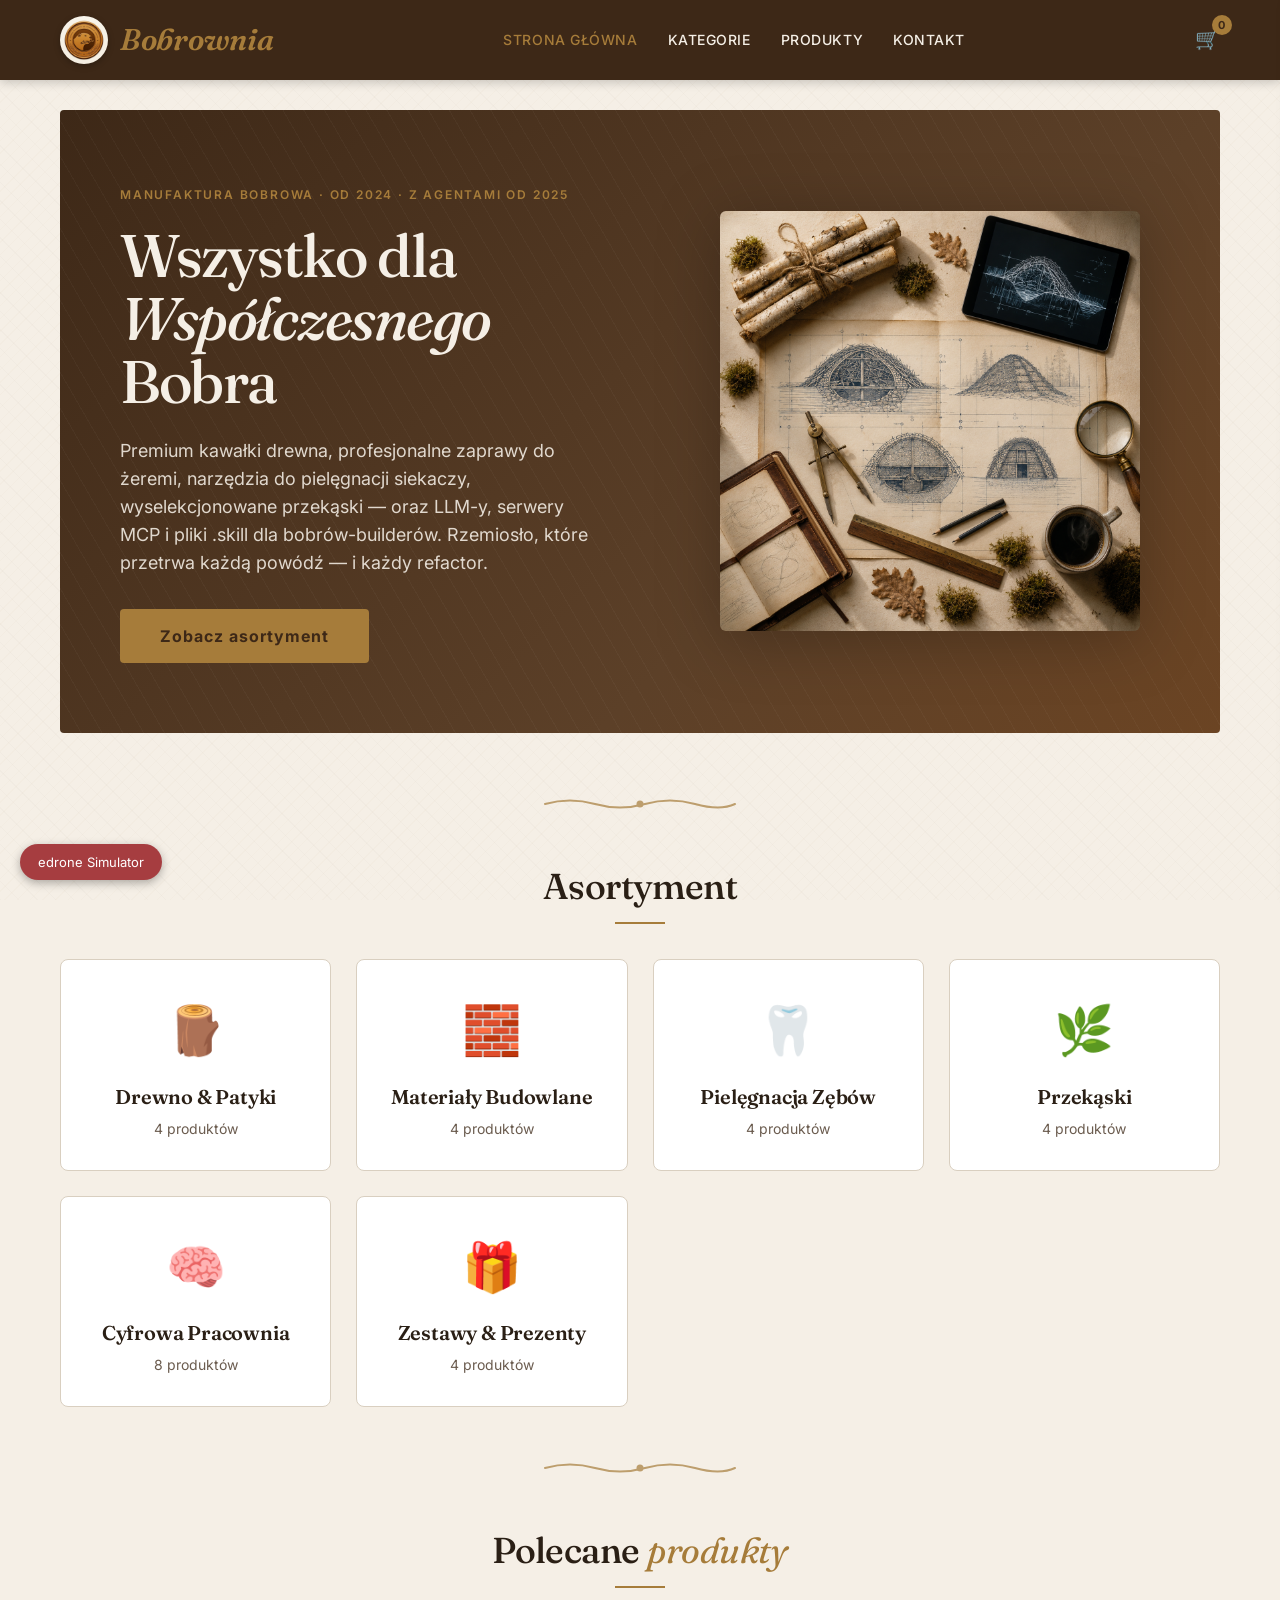
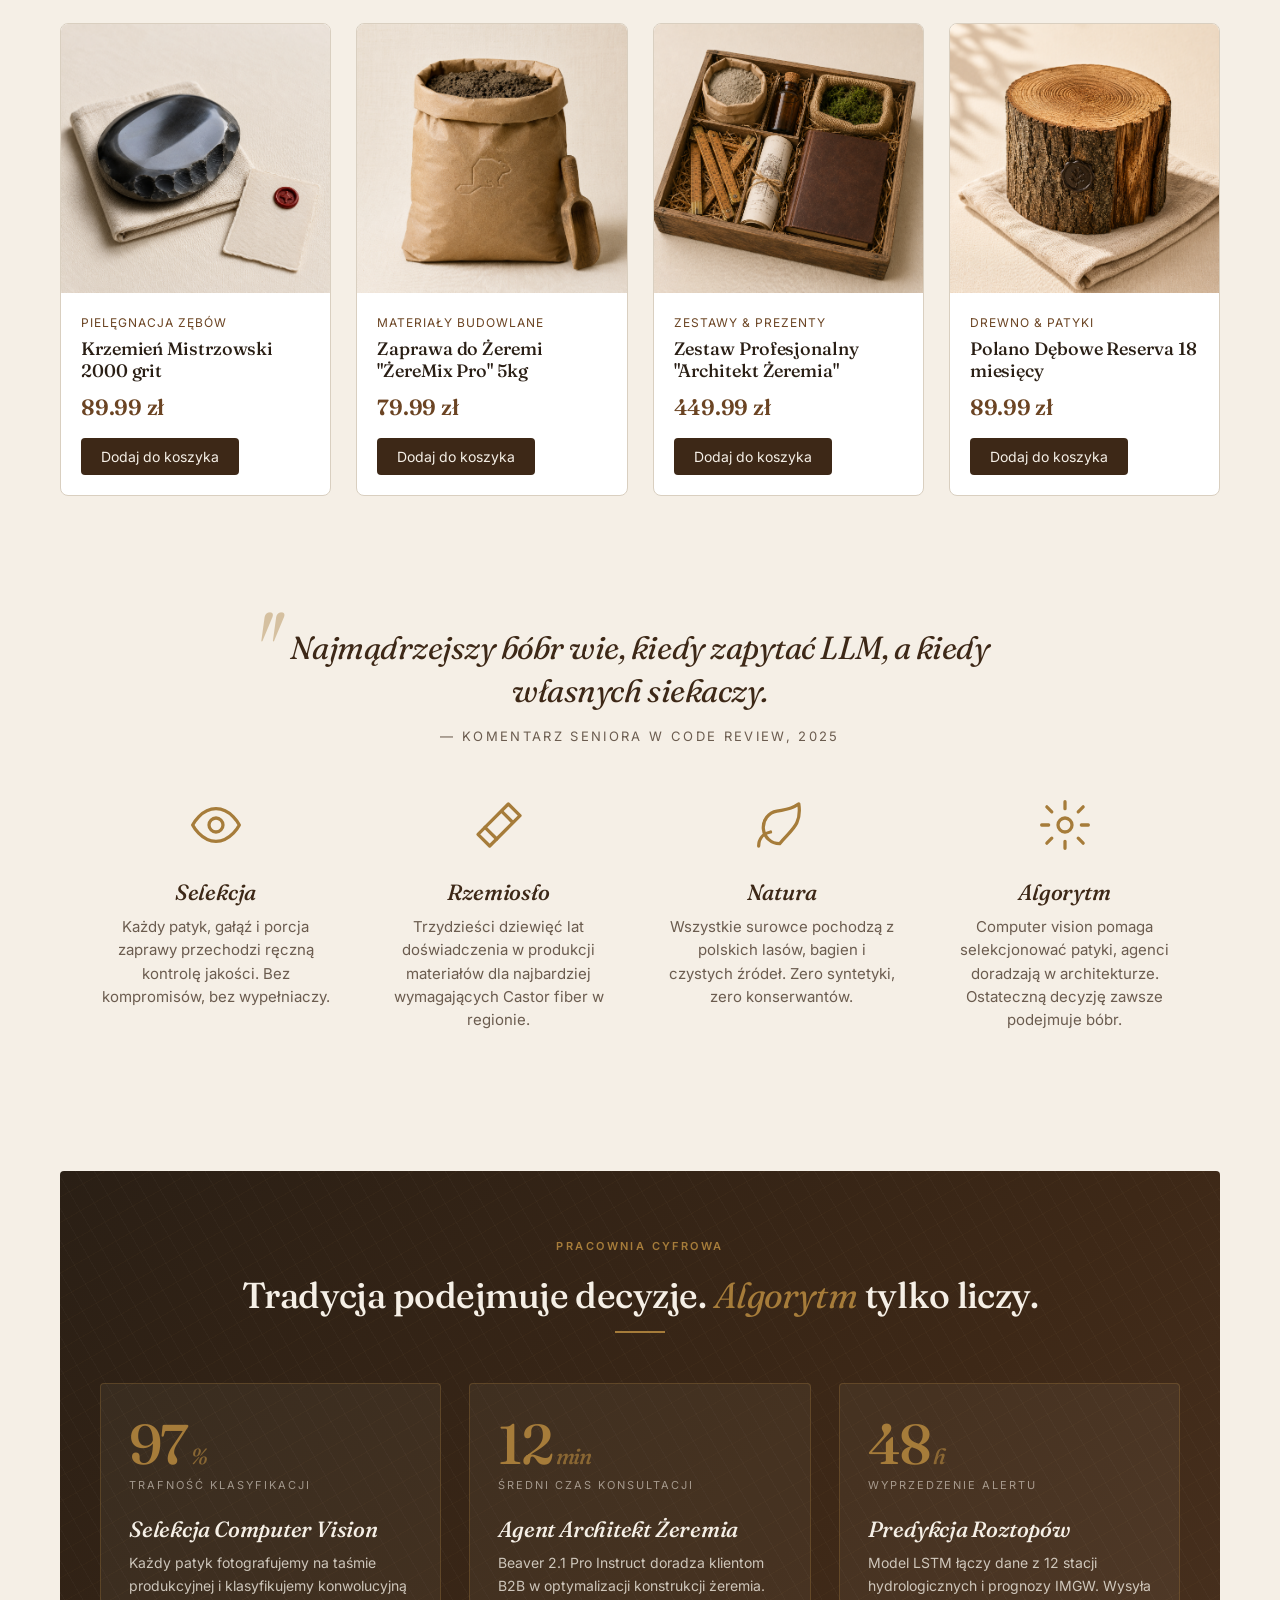
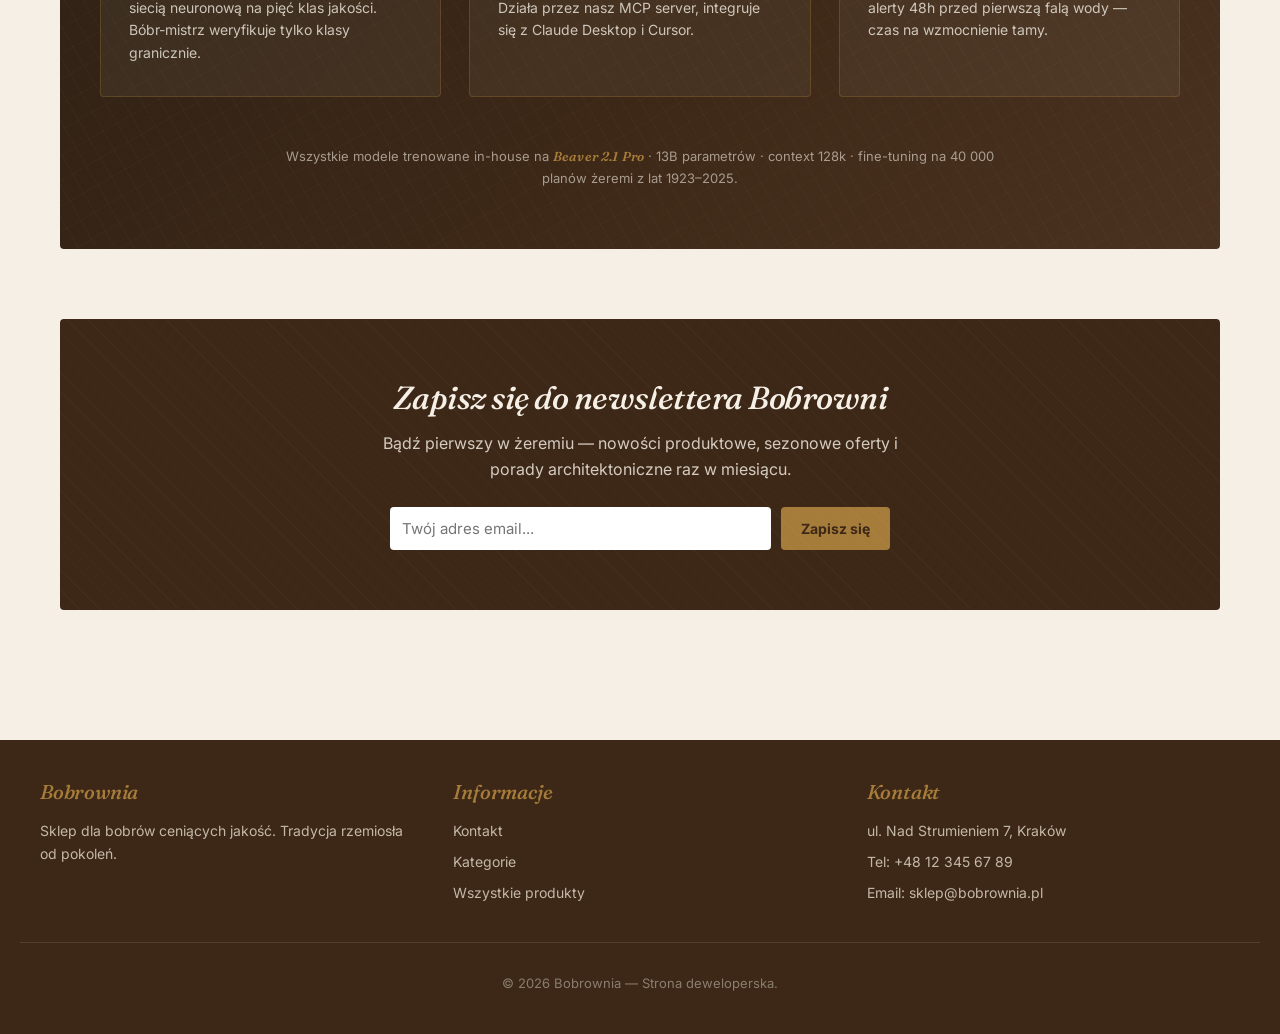
==== commit 95c93c68: "add valid app_id" ====
--- a/index.html
+++ b/index.html
@@ -78,7 +78,7 @@
 <script>
 (function () {
     window._edrone = window._edrone || {};
-    _edrone.app_id = 'TEMP-bobrownia';
+    _edrone.app_id = '6a15cb521a006';
     _edrone.platform = 'custom';
     _edrone.version = '1.0';
     var s = document.createElement('script');
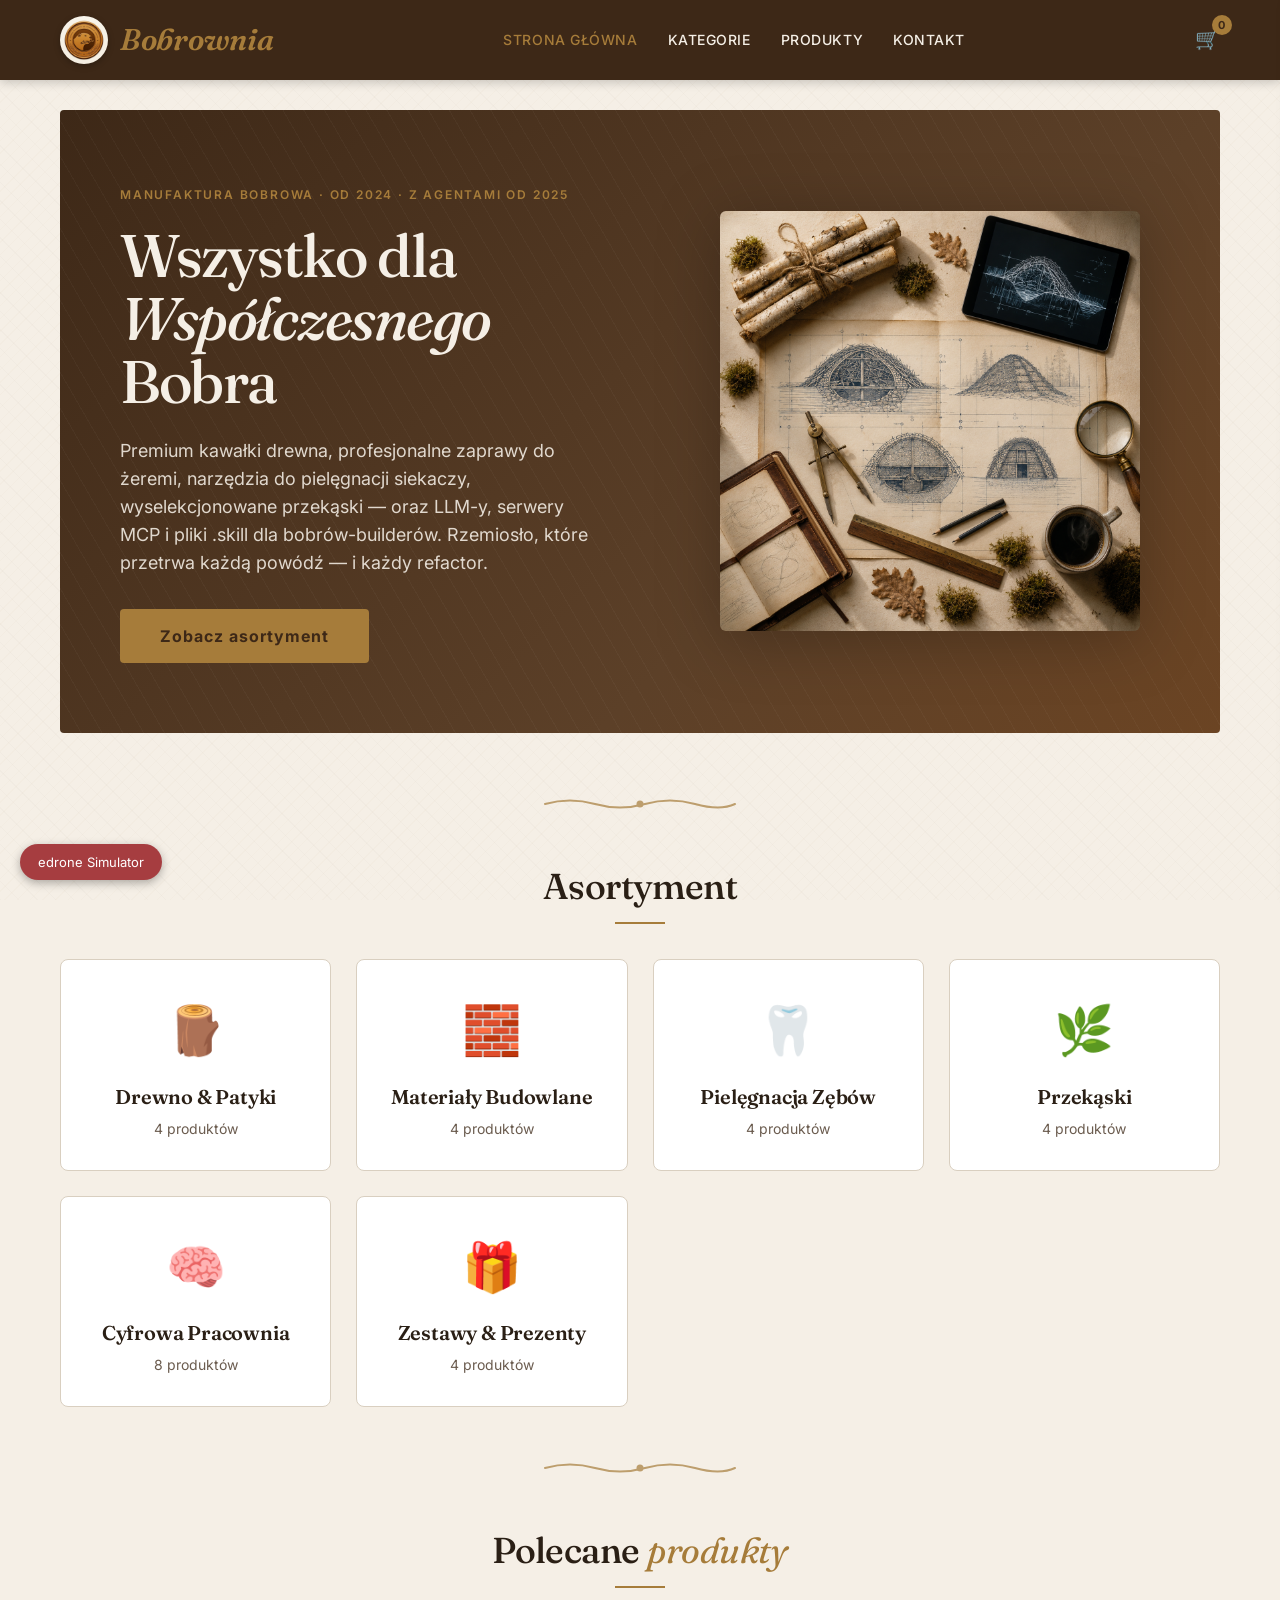
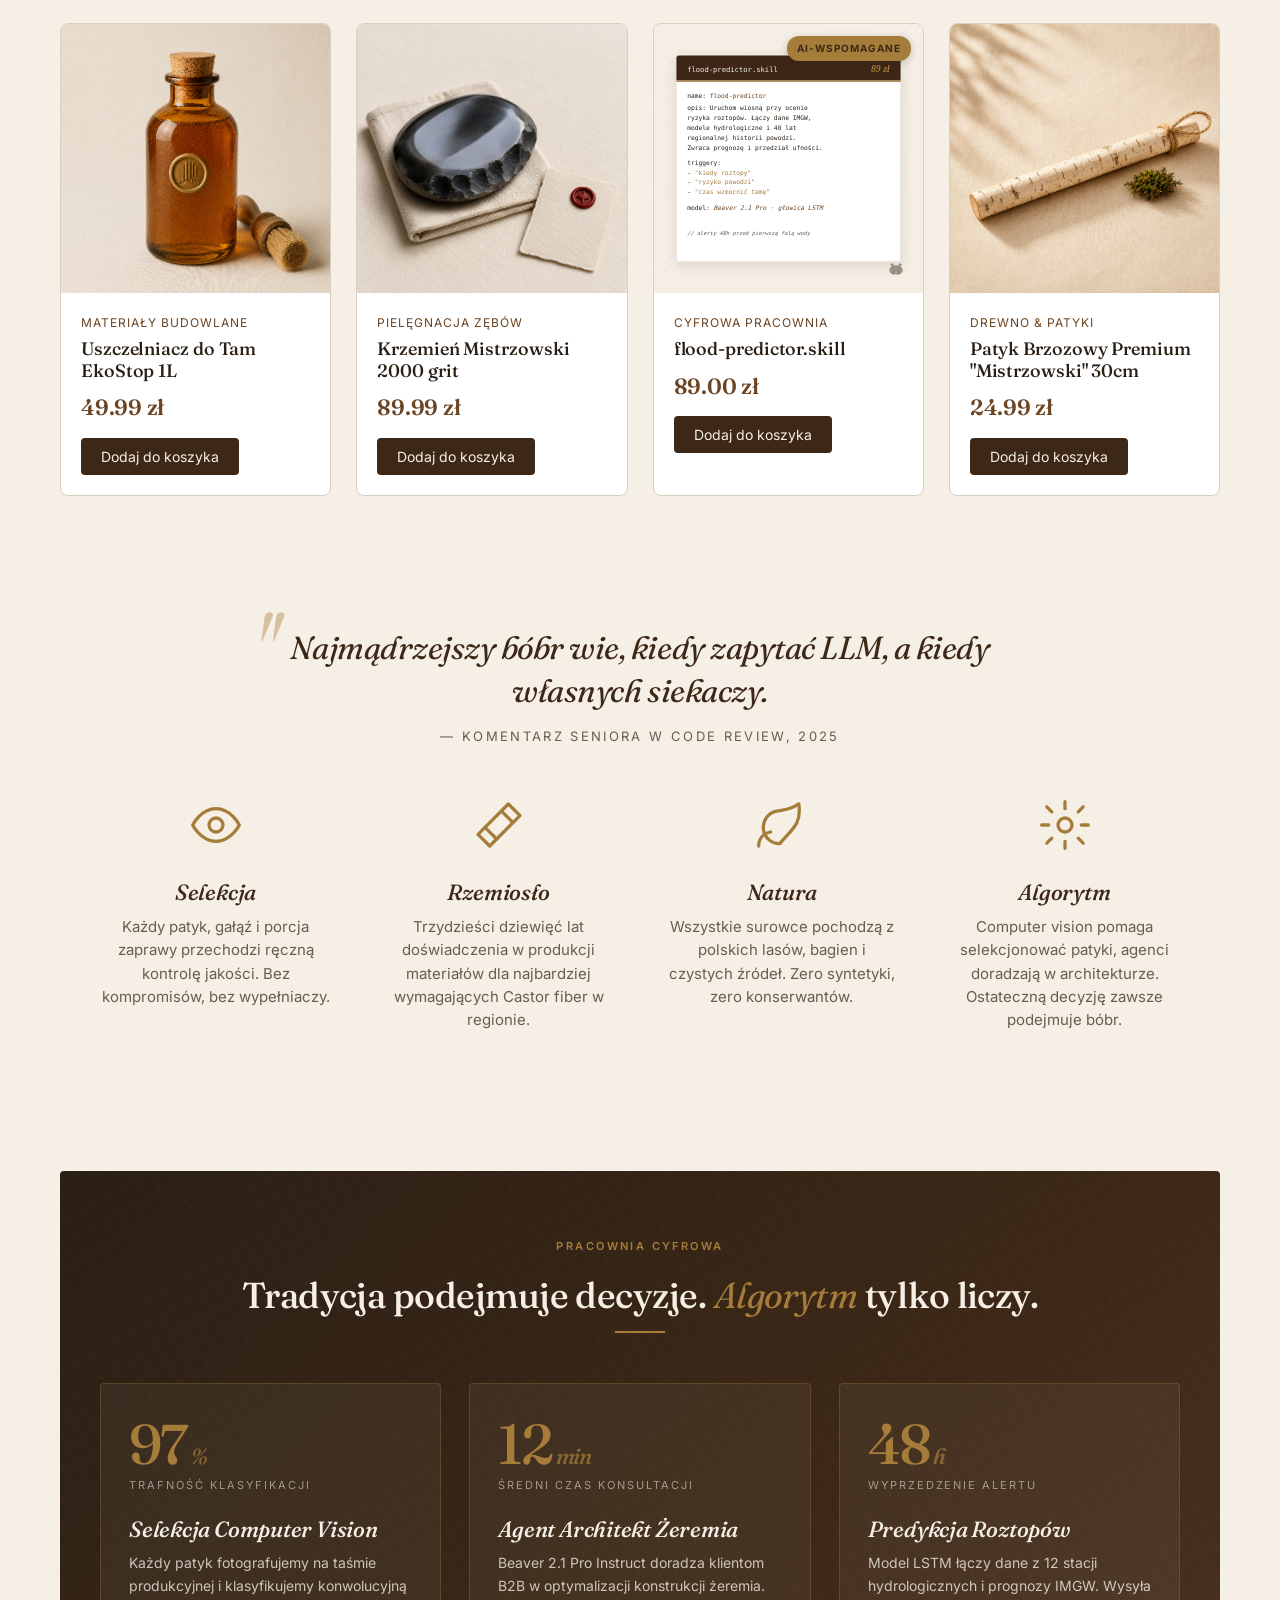
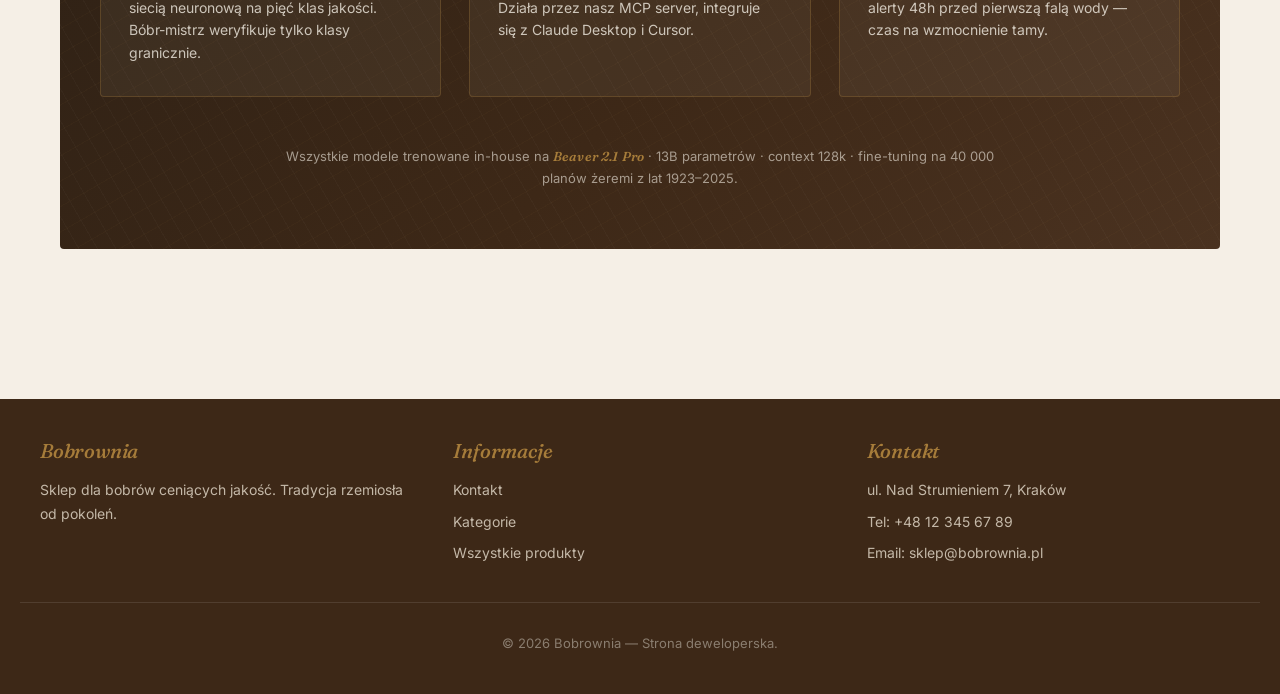
==== commit b45a3808: "Remove homepage newsletter signup form" ====
--- a/index.html
+++ b/index.html
@@ -210,29 +210,11 @@
                 Wszystkie modele trenowane in-house na <strong>Beaver 2.1 Pro</strong> · 13B parametrów · context 128k · fine-tuning na 40 000 planów żeremi z lat 1923&ndash;2025.
             </p>
         </section>
-
-
-        <div class="newsletter">
-            <h2>Zapisz się do newslettera Bobrowni</h2>
-            <p>Bądź pierwszy w żeremiu — nowości produktowe, sezonowe oferty i porady architektoniczne raz w miesiącu.</p>
-            <div class="newsletter-form">
-                <input type="email" id="newsletter-email" placeholder="Twój adres email..." />
-                <button class="btn btn-accent" onclick="subscribeNL()">Zapisz się</button>
-            </div>
-        </div>
     `;
 
     edroneHomepageView();
 });
 
-function subscribeNL() {
-    var emailEl = document.getElementById('newsletter-email');
-    var email = emailEl.value.trim();
-    if (!email || email.indexOf('@') === -1) { showToast('Proszę podać poprawny email'); return; }
-    edroneSubscribe(email, '', 'Newsletter Footer');
-    emailEl.value = '';
-    showToast('Zapisano do newslettera!');
-}
 </script>
 </body>
 </html>
--- a/styles.css
+++ b/styles.css
@@ -364,6 +364,91 @@
     display: none;
 }
 .cart-overlay.open { display: block; }
+
+body.checkout-modal-open { overflow: hidden; }
+
+.checkout-modal {
+    position: fixed;
+    inset: 0;
+    background: rgba(42, 31, 21, 0.55);
+    z-index: 260;
+    display: none;
+    align-items: center;
+    justify-content: center;
+    padding: 20px;
+}
+.checkout-modal.open { display: flex; }
+.checkout-dialog {
+    width: min(620px, 100%);
+    max-height: calc(100vh - 40px);
+    overflow-y: auto;
+    background: var(--bg-card);
+    border: 1px solid var(--border);
+    border-radius: 8px;
+    box-shadow: 0 18px 50px rgba(42, 31, 21, 0.25);
+}
+.checkout-header {
+    display: flex;
+    align-items: center;
+    justify-content: space-between;
+    padding: 20px 24px;
+    border-bottom: 1px solid var(--border);
+}
+.checkout-header h2 {
+    font-size: 24px;
+    font-weight: 500;
+}
+.checkout-close {
+    width: 36px;
+    height: 36px;
+    background: var(--bg);
+    border: 1px solid var(--border);
+    border-radius: 4px;
+    cursor: pointer;
+    color: var(--text);
+    font-size: 24px;
+    line-height: 1;
+}
+.checkout-form { padding: 22px 24px 24px; }
+.checkout-grid {
+    display: grid;
+    grid-template-columns: repeat(2, minmax(0, 1fr));
+    gap: 16px;
+}
+.checkout-grid .form-group { margin-bottom: 0; }
+.checkout-consent {
+    display: flex;
+    align-items: center;
+    gap: 10px;
+    margin: 18px 0;
+    color: var(--text-light);
+    font-weight: 500;
+}
+.checkout-consent input {
+    width: 18px;
+    height: 18px;
+    accent-color: var(--primary);
+    flex: 0 0 auto;
+}
+.checkout-summary {
+    display: flex;
+    align-items: center;
+    justify-content: space-between;
+    gap: 16px;
+    padding: 14px 16px;
+    background: #FAF6F0;
+    border: 1px solid var(--border);
+    border-radius: 4px;
+    color: var(--text);
+    font-weight: 600;
+}
+.checkout-actions {
+    display: flex;
+    justify-content: flex-end;
+    gap: 12px;
+    margin-top: 18px;
+}
+.checkout-actions .btn { min-width: 140px; }
 
 .contact-container { max-width: 700px; margin: 0 auto; }
 .form-group { margin-bottom: 20px; }
@@ -963,4 +1048,21 @@
     .newsletter-form { flex-direction: column; }
     .logo { font-size: 24px; }
     .logo-icon { width: 36px; height: 36px; }
-}
+    .checkout-modal {
+        align-items: flex-end;
+        padding: 0;
+    }
+    .checkout-dialog {
+        width: 100%;
+        max-height: 92vh;
+        border-radius: 8px 8px 0 0;
+    }
+    .checkout-header { padding: 18px 20px; }
+    .checkout-form { padding: 18px 20px 20px; }
+    .checkout-grid { grid-template-columns: 1fr; }
+    .checkout-actions { flex-direction: column-reverse; }
+    .checkout-actions .btn {
+        width: 100%;
+        min-width: 0;
+    }
+}
